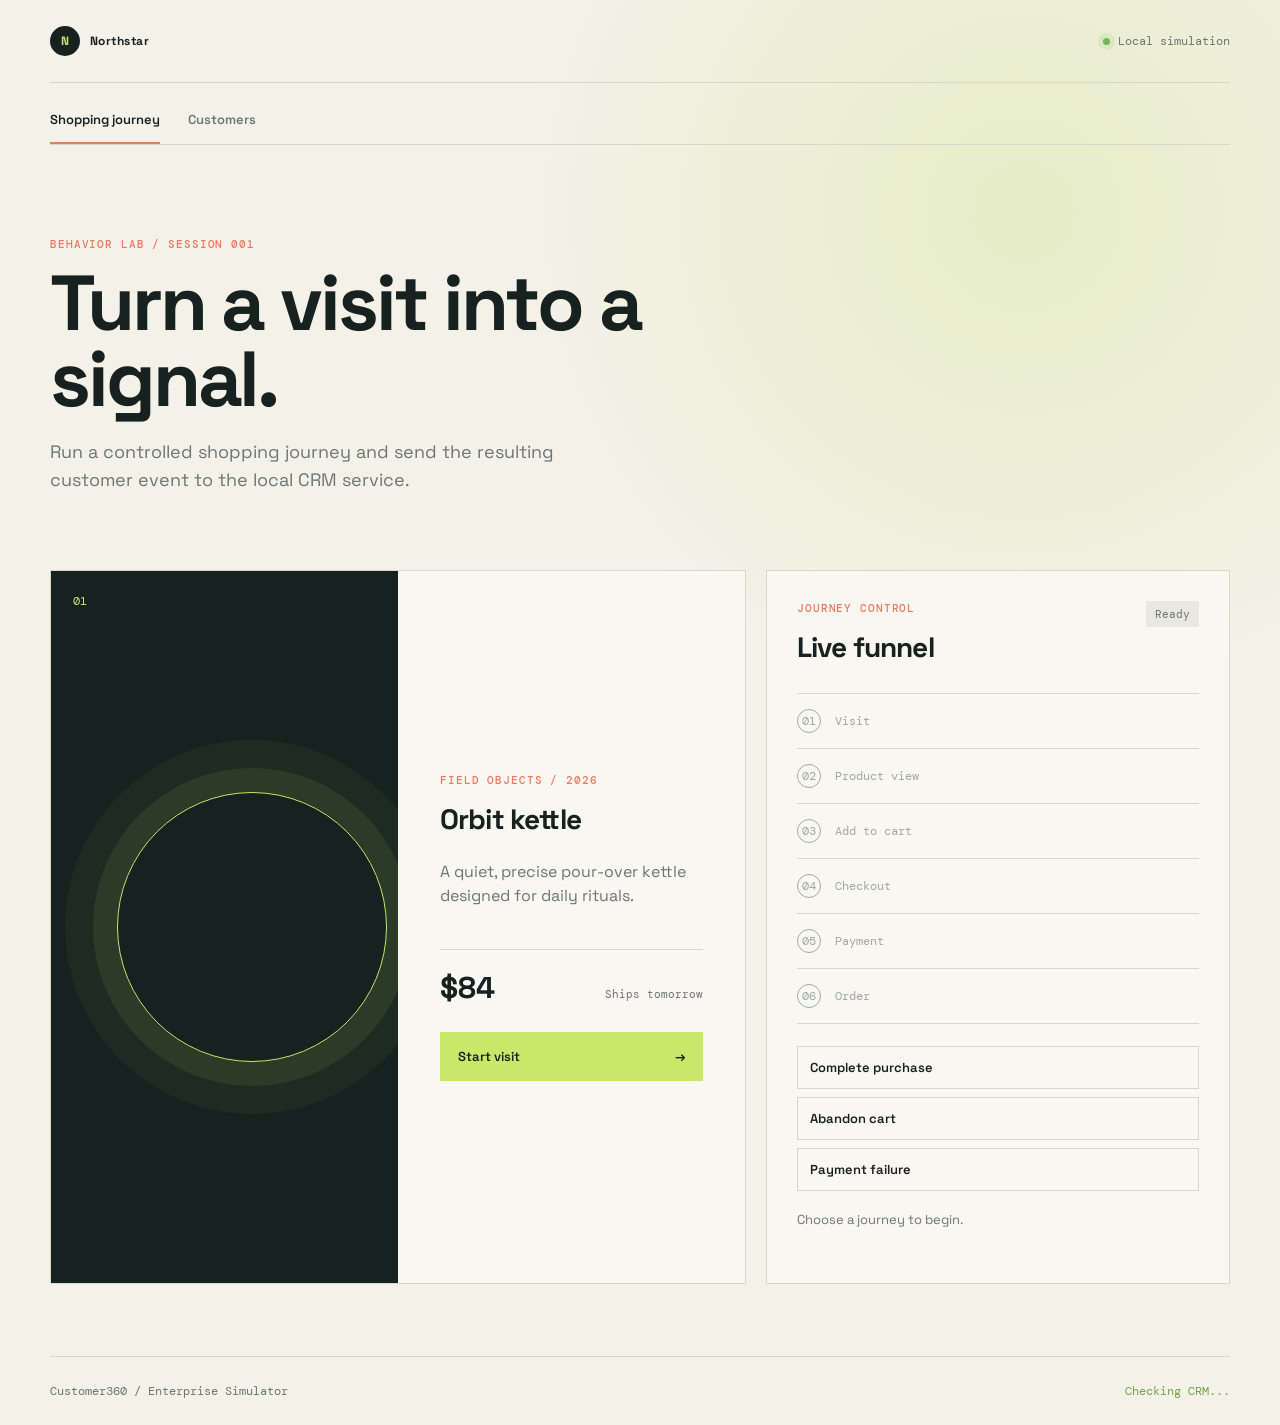
==== Enterprise/Simulator/index.html @ 62967fac "customer service added" ====
<!doctype html>
<html lang="en">
<head>
  <meta charset="utf-8">
  <meta name="viewport" content="width=device-width, initial-scale=1">
  <title>Northstar Shopping Simulator</title>
  <link rel="stylesheet" href="styles.css">
</head>
<body>
  <main class="shell">
    <header class="topbar"><div class="brand"><span class="brand-mark">N</span><span>Northstar</span></div><span class="environment"><span class="pulse"></span>Local simulation</span></header>
    <nav class="tabs" aria-label="Simulator views"><button class="tab active" data-tab="journey">Shopping journey</button><button class="tab" data-tab="customers">Customers</button></nav>
    <section id="journey-view" class="view active-view">
      <section class="intro"><p class="eyebrow">Behavior lab / Session 001</p><h1>Turn a visit into a signal.</h1><p class="lede">Run a controlled shopping journey and send the resulting customer event to the local CRM service.</p></section>
      <section class="workspace">
      <div class="product-panel"><div class="product-art"><span>01</span><div class="orb"></div></div><div class="product-copy"><p class="eyebrow">Field objects / 2026</p><h2>Orbit kettle</h2><p>A quiet, precise pour-over kettle designed for daily rituals.</p><div class="price-row"><strong>$84</strong><span>Ships tomorrow</span></div><button id="start-journey" class="primary">Start visit <span>→</span></button></div></div>
      <aside class="journey-panel"><div class="panel-heading"><div><p class="eyebrow">Journey control</p><h2>Live funnel</h2></div><span id="journey-state" class="state">Ready</span></div><div id="steps" class="steps"></div><div class="scenario-actions"><button data-outcome="purchase">Complete purchase</button><button data-outcome="abandon">Abandon cart</button><button data-outcome="failure">Payment failure</button></div><p id="feedback" class="feedback" role="status">Choose a journey to begin.</p></aside>
      </section>
    </section>
    <section id="customers-view" class="view customer-view" hidden>
      <div class="customer-heading"><div><p class="eyebrow">CRM / Customer data</p><h2>Load customer identities</h2><p class="lede">Import the bundled dataset or choose an edited CSV. Existing emails are updated; new emails create customers.</p></div><span id="customer-count" class="state">Not loaded</span></div>
      <div class="customer-actions"><button id="load-default-csv" class="primary">Load bundled CSV <span>↓</span></button><label class="file-button" for="customer-file">Choose edited CSV</label><input id="customer-file" type="file" accept=".csv,text/csv"></div>
      <div class="customer-preview"><div class="preview-heading"><span>Preview</span><span id="customer-file-name">customers.csv</span></div><pre id="customer-preview-text">Load a CSV to preview the first customer rows.</pre></div>
      <button id="import-customers" class="import-button" disabled>Import customers to CRM</button>
      <p id="customer-feedback" class="feedback" role="status">CRM must be running on port 8001.</p>
      <section class="customer-directory" aria-labelledby="directory-title">
        <div class="directory-toolbar"><div><p class="eyebrow">CRM / Directory</p><h3 id="directory-title">Customers</h3></div><div class="directory-controls"><label class="search-field"><span>Search</span><input id="customer-search" type="search" placeholder="Name, email, city..." autocomplete="off"></label><button id="refresh-customers" class="refresh-button">Refresh</button></div></div>
        <div class="table-wrap"><table><thead><tr><th>Name</th><th>Email</th><th>Location</th><th>Status</th><th>Channel</th></tr></thead><tbody id="customer-table-body"><tr><td colspan="5" class="table-message">Click Refresh to load customers.</td></tr></tbody></table></div>
        <div class="table-footer"><p id="customer-table-summary" class="table-summary"></p><div class="pagination"><button id="previous-customers" class="page-button" disabled>Previous</button><span id="customer-page-label">Page 1</span><button id="next-customers" class="page-button" disabled>Next</button></div></div>
      </section>
    </section>
    <footer><span>Customer360 / Enterprise Simulator</span><span id="api-status">Checking CRM...</span></footer>
  </main>
  <script src="app.js"></script>
</body>
</html>
---- Enterprise/Simulator/styles.css ----
@import url('https://fonts.googleapis.com/css2?family=DM+Mono:wght@400;500&family=Space+Grotesk:wght@400;500;600;700&display=swap');
:root { --ink: #17211f; --muted: #6a7773; --paper: #f4f1e9; --line: #d9d7cc; --lime: #c9e86b; --coral: #ed795f; }
* { box-sizing: border-box; }
body { margin: 0; color: var(--ink); background: radial-gradient(circle at 80% 15%, #e6edc6, transparent 32%), var(--paper); font-family: 'Space Grotesk', sans-serif; }
.shell { width: min(1180px, calc(100% - 48px)); margin: auto; min-height: 100vh; display: flex; flex-direction: column; }
.topbar, footer { display: flex; justify-content: space-between; align-items: center; padding: 26px 0; border-bottom: 1px solid var(--line); font-size: 12px; }
.brand { display: flex; align-items: center; gap: 10px; font-weight: 700; letter-spacing: .04em; }.brand-mark { display: grid; place-items: center; width: 30px; height: 30px; border-radius: 50%; background: var(--ink); color: var(--lime); }
.environment, footer { color: var(--muted); font-family: 'DM Mono', monospace; }.pulse { display: inline-block; width: 7px; height: 7px; margin-right: 8px; border-radius: 50%; background: #72b85b; box-shadow: 0 0 0 5px #72b85b22; }
.intro { padding: 92px 0 58px; max-width: 700px; }.eyebrow { margin: 0 0 14px; color: var(--coral); font: 500 11px 'DM Mono', monospace; letter-spacing: .08em; text-transform: uppercase; }
h1, h2, p { margin-top: 0; } h1 { margin-bottom: 20px; font-size: clamp(42px, 7vw, 78px); line-height: .98; letter-spacing: -.04em; } h2 { font-size: 28px; letter-spacing: -.03em; }.lede { max-width: 510px; color: var(--muted); font-size: 18px; line-height: 1.55; }
.tabs { display: flex; gap: 28px; padding-top: 28px; border-bottom: 1px solid var(--line); }.tab { padding: 0 0 14px; background: transparent; color: var(--muted); border-bottom: 2px solid transparent; }.tab.active { color: var(--ink); border-bottom-color: var(--coral); }.view[hidden] { display: none; }
.workspace { display: grid; grid-template-columns: 1.2fr .8fr; gap: 20px; padding-bottom: 72px; }.product-panel, .journey-panel { border: 1px solid var(--line); background: #faf9f4cc; }.product-panel { display: grid; grid-template-columns: 1fr 1fr; min-height: 430px; }
.product-art { position: relative; overflow: hidden; padding: 22px; background: var(--ink); color: var(--lime); font: 12px 'DM Mono', monospace; }.orb { position: absolute; width: 270px; height: 270px; border: 1px solid var(--lime); border-radius: 50%; top: 50%; left: 50%; transform: translate(-40%, -50%); box-shadow: 0 0 0 24px #c9e86b14, 0 0 0 52px #c9e86b0b; }
.product-copy { display: flex; flex-direction: column; justify-content: center; padding: 42px; }.product-copy p:not(.eyebrow) { color: var(--muted); line-height: 1.5; }.price-row { display: flex; justify-content: space-between; align-items: baseline; margin: 25px 0; border-top: 1px solid var(--line); padding-top: 18px; }.price-row strong { font-size: 30px; }.price-row span { color: var(--muted); font: 11px 'DM Mono', monospace; }
button { border: 0; cursor: pointer; font: 600 13px 'Space Grotesk', sans-serif; }.primary { display: flex; justify-content: space-between; padding: 16px 18px; color: var(--ink); background: var(--lime); }.primary:hover { background: #d8f587; }
.journey-panel { padding: 30px; }.panel-heading { display: flex; justify-content: space-between; align-items: start; }.panel-heading h2 { margin-bottom: 28px; }.state { padding: 6px 9px; background: #e9e8df; color: var(--muted); font: 11px 'DM Mono', monospace; }.state.active { background: var(--lime); color: var(--ink); }
.steps { border-top: 1px solid var(--line); }.step { display: flex; gap: 14px; align-items: center; padding: 15px 0; border-bottom: 1px solid var(--line); color: #a0a8a3; font: 12px 'DM Mono', monospace; }.step-index { display: grid; place-items: center; width: 24px; height: 24px; border: 1px solid currentColor; border-radius: 50%; }.step.done { color: var(--ink); }.step.done .step-index { background: var(--coral); border-color: var(--coral); color: white; }
.scenario-actions { display: grid; gap: 8px; margin-top: 22px; }.scenario-actions button { padding: 12px; text-align: left; border: 1px solid var(--line); background: transparent; color: var(--ink); }.scenario-actions button:hover { border-color: var(--ink); }.feedback { min-height: 42px; margin: 20px 0 0; color: var(--muted); font-size: 13px; line-height: 1.45; }
.customer-view { padding: 78px 0 110px; }.customer-heading { display: flex; justify-content: space-between; gap: 30px; align-items: start; max-width: 760px; }.customer-heading h2 { margin-bottom: 14px; }.customer-actions { display: flex; gap: 12px; align-items: center; margin: 34px 0 20px; }.file-button, .import-button { display: inline-flex; align-items: center; padding: 16px 18px; cursor: pointer; border: 1px solid var(--ink); background: transparent; font: 600 13px 'Space Grotesk', sans-serif; }.file-button:hover, .import-button:hover { background: var(--ink); color: var(--paper); }#customer-file { display: none; }.customer-preview { max-width: 760px; border: 1px solid var(--line); background: #faf9f4cc; }.preview-heading { display: flex; justify-content: space-between; padding: 13px 16px; border-bottom: 1px solid var(--line); color: var(--muted); font: 11px 'DM Mono', monospace; }.customer-preview pre { min-height: 130px; margin: 0; padding: 18px; overflow: auto; color: var(--muted); font: 12px/1.6 'DM Mono', monospace; white-space: pre-wrap; }.import-button { margin-top: 18px; background: var(--lime); border-color: var(--lime); }.import-button:disabled { cursor: not-allowed; opacity: .45; }
.customer-directory { margin-top: 64px; }.directory-toolbar { display: flex; justify-content: space-between; gap: 20px; align-items: end; margin-bottom: 18px; }.directory-toolbar h3 { margin: 0; font-size: 24px; }.directory-controls { display: flex; gap: 10px; align-items: end; }.search-field { display: grid; gap: 6px; color: var(--muted); font: 10px 'DM Mono', monospace; text-transform: uppercase; }.search-field input { width: min(280px, 42vw); padding: 12px; border: 1px solid var(--line); background: #faf9f4; color: var(--ink); font: 13px 'Space Grotesk', sans-serif; outline: none; }.search-field input:focus { border-color: var(--ink); }.refresh-button { padding: 12px 14px; border: 1px solid var(--ink); background: transparent; }.refresh-button:hover { background: var(--ink); color: var(--paper); }.table-wrap { overflow-x: auto; border: 1px solid var(--line); background: #faf9f4cc; }table { width: 100%; min-width: 700px; border-collapse: collapse; text-align: left; }th, td { padding: 14px 16px; border-bottom: 1px solid var(--line); font-size: 13px; }th { color: var(--muted); font: 10px 'DM Mono', monospace; letter-spacing: .06em; text-transform: uppercase; }tr:last-child td { border-bottom: 0; }.table-message { padding: 30px 16px; color: var(--muted); text-align: center; }.status-badge { display: inline-block; padding: 5px 8px; background: #e8edcf; color: #4d653e; font: 10px 'DM Mono', monospace; text-transform: uppercase; }.status-badge.inactive { background: #eee4df; color: #9b5c4f; }.table-footer { display: flex; justify-content: space-between; align-items: center; gap: 18px; }.table-summary { color: var(--muted); font: 11px 'DM Mono', monospace; }.pagination { display: flex; align-items: center; gap: 10px; color: var(--muted); font: 11px 'DM Mono', monospace; }.page-button { padding: 8px 10px; border: 1px solid var(--line); background: transparent; color: var(--ink); font: 11px 'DM Mono', monospace; }.page-button:hover:not(:disabled) { border-color: var(--ink); }.page-button:disabled { cursor: not-allowed; opacity: .4; }
footer { margin-top: auto; border-bottom: 0; border-top: 1px solid var(--line); } footer span:last-child { color: #72a44e; }
@media (max-width: 760px) { .shell { width: min(100% - 30px, 560px); }.intro { padding: 64px 0 38px; }.workspace, .product-panel { grid-template-columns: 1fr; }.product-art { min-height: 230px; }.product-copy { padding: 30px; } footer { gap: 12px; align-items: start; flex-direction: column; } }
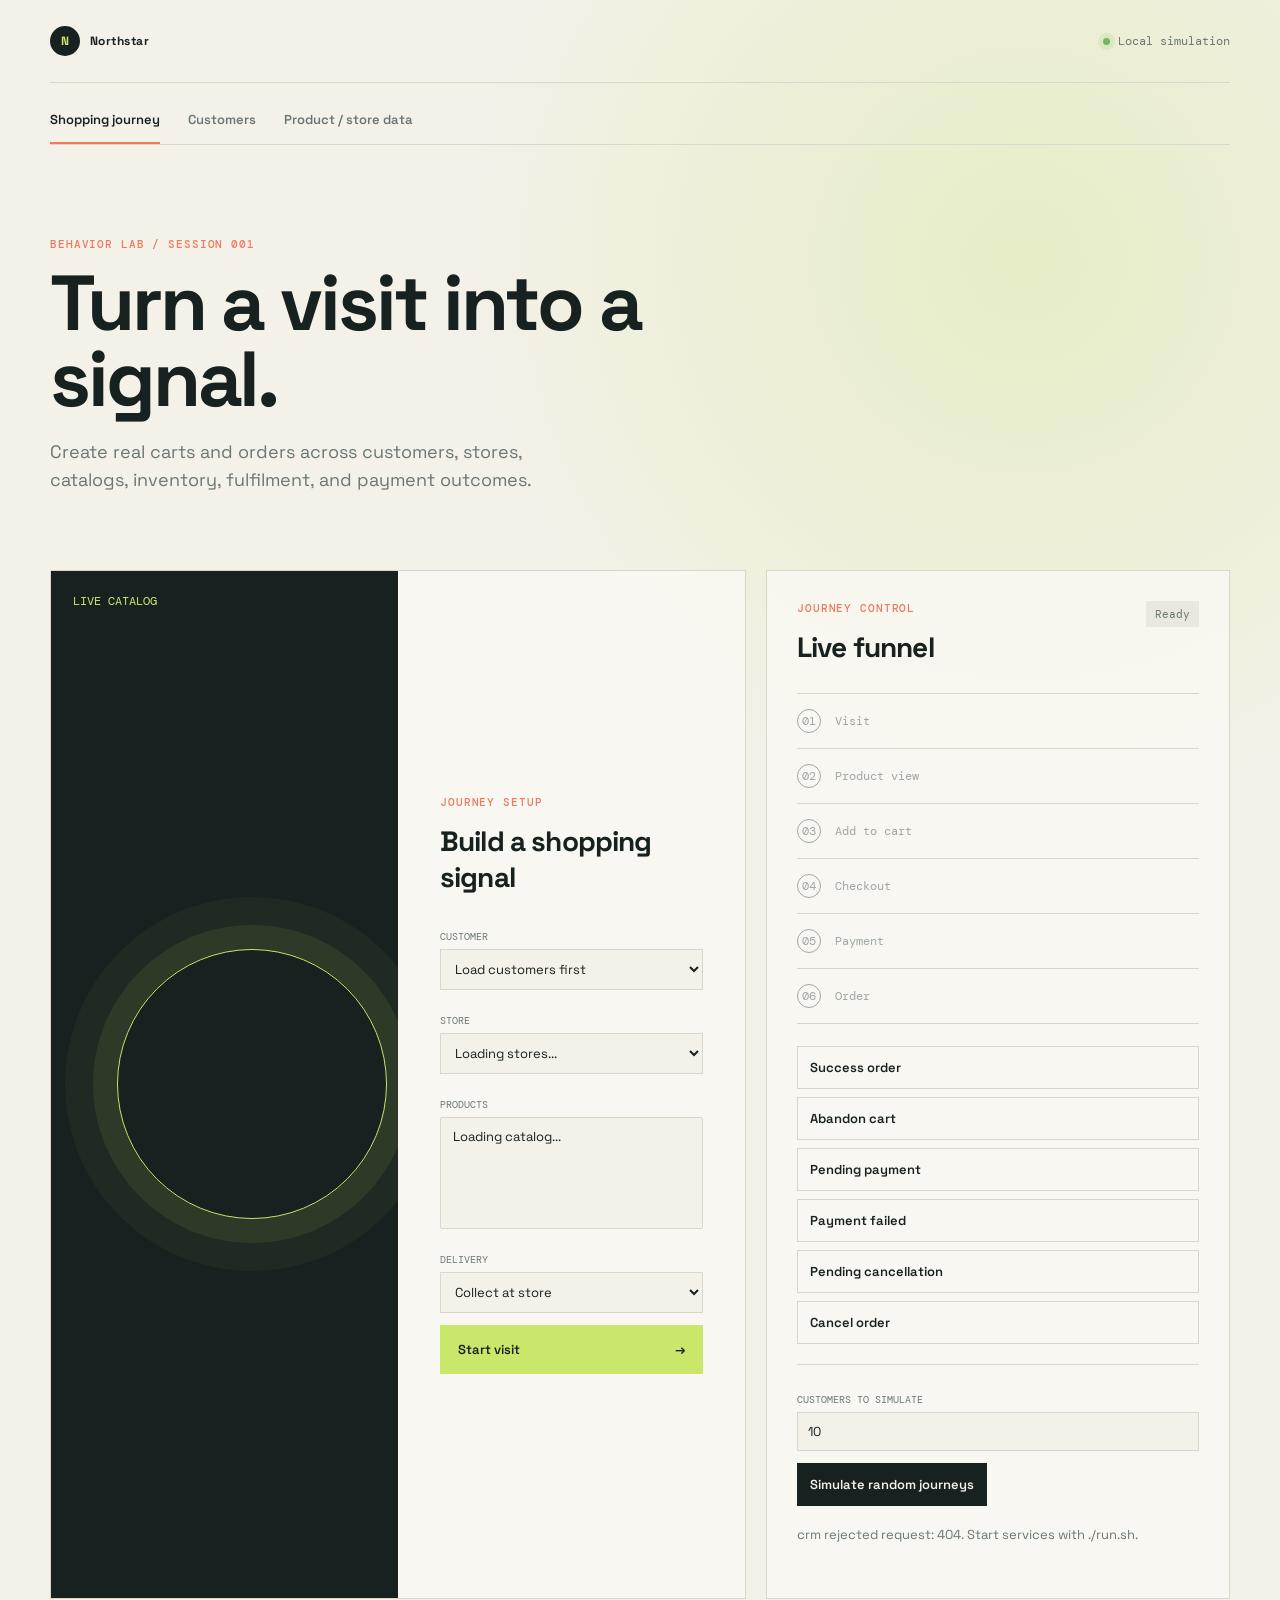
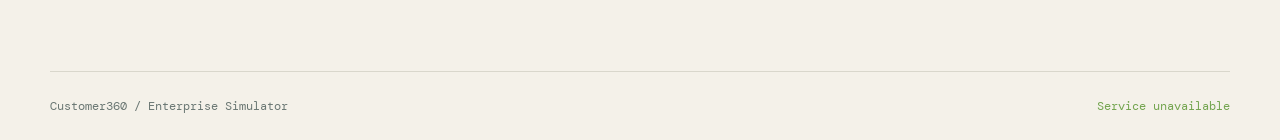
==== commit 6fc4eed4: "cart/prodtct service" ====
--- a/Enterprise/Simulator/index.html
+++ b/Enterprise/Simulator/index.html
@@ -9,12 +9,12 @@
 <body>
   <main class="shell">
     <header class="topbar"><div class="brand"><span class="brand-mark">N</span><span>Northstar</span></div><span class="environment"><span class="pulse"></span>Local simulation</span></header>
-    <nav class="tabs" aria-label="Simulator views"><button class="tab active" data-tab="journey">Shopping journey</button><button class="tab" data-tab="customers">Customers</button></nav>
+    <nav class="tabs" aria-label="Simulator views"><button class="tab active" data-tab="journey">Shopping journey</button><button class="tab" data-tab="customers">Customers</button><button class="tab" data-tab="catalog">Product / store data</button></nav>
     <section id="journey-view" class="view active-view">
-      <section class="intro"><p class="eyebrow">Behavior lab / Session 001</p><h1>Turn a visit into a signal.</h1><p class="lede">Run a controlled shopping journey and send the resulting customer event to the local CRM service.</p></section>
+      <section class="intro"><p class="eyebrow">Behavior lab / Session 001</p><h1>Turn a visit into a signal.</h1><p class="lede">Create real carts and orders across customers, stores, catalogs, inventory, fulfilment, and payment outcomes.</p></section>
       <section class="workspace">
-      <div class="product-panel"><div class="product-art"><span>01</span><div class="orb"></div></div><div class="product-copy"><p class="eyebrow">Field objects / 2026</p><h2>Orbit kettle</h2><p>A quiet, precise pour-over kettle designed for daily rituals.</p><div class="price-row"><strong>$84</strong><span>Ships tomorrow</span></div><button id="start-journey" class="primary">Start visit <span>→</span></button></div></div>
-      <aside class="journey-panel"><div class="panel-heading"><div><p class="eyebrow">Journey control</p><h2>Live funnel</h2></div><span id="journey-state" class="state">Ready</span></div><div id="steps" class="steps"></div><div class="scenario-actions"><button data-outcome="purchase">Complete purchase</button><button data-outcome="abandon">Abandon cart</button><button data-outcome="failure">Payment failure</button></div><p id="feedback" class="feedback" role="status">Choose a journey to begin.</p></aside>
+      <div class="product-panel"><div class="product-art"><span>LIVE CATALOG</span><div class="orb"></div></div><div class="product-copy"><p class="eyebrow">Journey setup</p><h2>Build a shopping signal</h2><label class="control">Customer<select id="journey-customer"><option>Load customers first</option></select></label><label class="control">Store<select id="journey-store"><option>Loading stores...</option></select></label><label class="control">Products<select id="journey-products" multiple size="5"><option>Loading catalog...</option></select></label><label class="control">Delivery<select id="journey-delivery"><option value="collect_at_store">Collect at store</option><option value="collection">Collection</option><option value="postal">Postal</option><option value="email">Email</option></select></label><button id="start-journey" class="primary">Start visit <span>→</span></button></div></div>
+      <aside class="journey-panel"><div class="panel-heading"><div><p class="eyebrow">Journey control</p><h2>Live funnel</h2></div><span id="journey-state" class="state">Ready</span></div><div id="steps" class="steps"></div><div class="scenario-actions"><button data-outcome="purchase">Success order</button><button data-outcome="abandon">Abandon cart</button><button data-outcome="pending">Pending payment</button><button data-outcome="failure">Payment failed</button><button data-outcome="cancel_pending">Pending cancellation</button><button data-outcome="cancelled">Cancel order</button></div><div class="batch-controls"><label class="control">Customers to simulate<input id="batch-size" type="number" min="1" max="100" value="10"></label><button id="simulate-batch" class="secondary">Simulate random journeys</button></div><p id="feedback" class="feedback" role="status">Choose a customer and catalog products to begin.</p></aside>
       </section>
     </section>
     <section id="customers-view" class="view customer-view" hidden>
@@ -29,6 +29,19 @@
         <div class="table-footer"><p id="customer-table-summary" class="table-summary"></p><div class="pagination"><button id="previous-customers" class="page-button" disabled>Previous</button><span id="customer-page-label">Page 1</span><button id="next-customers" class="page-button" disabled>Next</button></div></div>
       </section>
     </section>
+    <section id="catalog-view" class="view customer-view" hidden>
+      <div class="customer-heading"><div><p class="eyebrow">Product / Store data</p><h2>Store catalog</h2><p class="lede">Browse products, store-specific prices, and available inventory from the Product service.</p></div><span id="catalog-directory-count" class="state">Not loaded</span></div>
+      <section class="customer-import" aria-labelledby="catalog-import-title">
+        <div class="customer-heading"><div><p class="eyebrow">Product / Store data</p><h2 id="catalog-import-title">Load a store catalog</h2><p class="lede">Each row creates or reuses a product and store, then loads store pricing and inventory.</p></div><span id="catalog-count" class="state">Not loaded</span></div>
+        <div class="customer-actions"><button id="load-default-catalog" class="primary">Load bundled catalog <span>↓</span></button><label class="file-button" for="catalog-file">Choose catalog CSV</label><input id="catalog-file" type="file" accept=".csv,text/csv"></div>
+        <div class="customer-preview"><div class="preview-heading"><span>Preview</span><span id="catalog-file-name">catalog.csv</span></div><pre id="catalog-preview-text">Load a catalog CSV to preview the first store and product rows.</pre></div>
+        <button id="import-catalog" class="import-button" disabled>Import products and stores</button>
+        <p id="catalog-feedback" class="feedback" role="status">Product service must be running on port 8002.</p>
+      </section>
+      <div class="directory-toolbar"><div><p class="eyebrow">Catalog / Inventory</p><h3>Products by store</h3></div><div class="directory-controls"><label class="search-field"><span>Store</span><select id="catalog-store-filter"><option value="">All stores</option></select></label><button id="refresh-catalog" class="refresh-button">Refresh</button></div></div>
+      <div class="table-wrap"><table><thead><tr><th>Product</th><th>SKU</th><th>Store</th><th>Price</th><th>Available</th><th>Status</th></tr></thead><tbody id="catalog-table-body"><tr><td colspan="6" class="table-message">Click Refresh to load the catalog.</td></tr></tbody></table></div>
+      <p id="catalog-directory-feedback" class="feedback" role="status">Product service must be running on port 8002.</p>
+    </section>
     <footer><span>Customer360 / Enterprise Simulator</span><span id="api-status">Checking CRM...</span></footer>
   </main>
   <script src="app.js"></script>
--- a/Enterprise/Simulator/styles.css
+++ b/Enterprise/Simulator/styles.css
@@ -12,6 +12,7 @@
 .workspace { display: grid; grid-template-columns: 1.2fr .8fr; gap: 20px; padding-bottom: 72px; }.product-panel, .journey-panel { border: 1px solid var(--line); background: #faf9f4cc; }.product-panel { display: grid; grid-template-columns: 1fr 1fr; min-height: 430px; }
 .product-art { position: relative; overflow: hidden; padding: 22px; background: var(--ink); color: var(--lime); font: 12px 'DM Mono', monospace; }.orb { position: absolute; width: 270px; height: 270px; border: 1px solid var(--lime); border-radius: 50%; top: 50%; left: 50%; transform: translate(-40%, -50%); box-shadow: 0 0 0 24px #c9e86b14, 0 0 0 52px #c9e86b0b; }
 .product-copy { display: flex; flex-direction: column; justify-content: center; padding: 42px; }.product-copy p:not(.eyebrow) { color: var(--muted); line-height: 1.5; }.price-row { display: flex; justify-content: space-between; align-items: baseline; margin: 25px 0; border-top: 1px solid var(--line); padding-top: 18px; }.price-row strong { font-size: 30px; }.price-row span { color: var(--muted); font: 11px 'DM Mono', monospace; }
+.control { display: grid; gap: 6px; margin: 12px 0; color: var(--muted); font: 10px 'DM Mono', monospace; text-transform: uppercase; }.control select, .control input { width: 100%; padding: 10px; border: 1px solid var(--line); background: var(--paper); color: var(--ink); font: 13px 'Space Grotesk', sans-serif; }.control select[multiple] { min-height: 110px; }.secondary { padding: 12px; border: 1px solid var(--ink); background: var(--ink); color: var(--paper); }.batch-controls { margin-top: 20px; padding-top: 16px; border-top: 1px solid var(--line); }
 button { border: 0; cursor: pointer; font: 600 13px 'Space Grotesk', sans-serif; }.primary { display: flex; justify-content: space-between; padding: 16px 18px; color: var(--ink); background: var(--lime); }.primary:hover { background: #d8f587; }
 .journey-panel { padding: 30px; }.panel-heading { display: flex; justify-content: space-between; align-items: start; }.panel-heading h2 { margin-bottom: 28px; }.state { padding: 6px 9px; background: #e9e8df; color: var(--muted); font: 11px 'DM Mono', monospace; }.state.active { background: var(--lime); color: var(--ink); }
 .steps { border-top: 1px solid var(--line); }.step { display: flex; gap: 14px; align-items: center; padding: 15px 0; border-bottom: 1px solid var(--line); color: #a0a8a3; font: 12px 'DM Mono', monospace; }.step-index { display: grid; place-items: center; width: 24px; height: 24px; border: 1px solid currentColor; border-radius: 50%; }.step.done { color: var(--ink); }.step.done .step-index { background: var(--coral); border-color: var(--coral); color: white; }
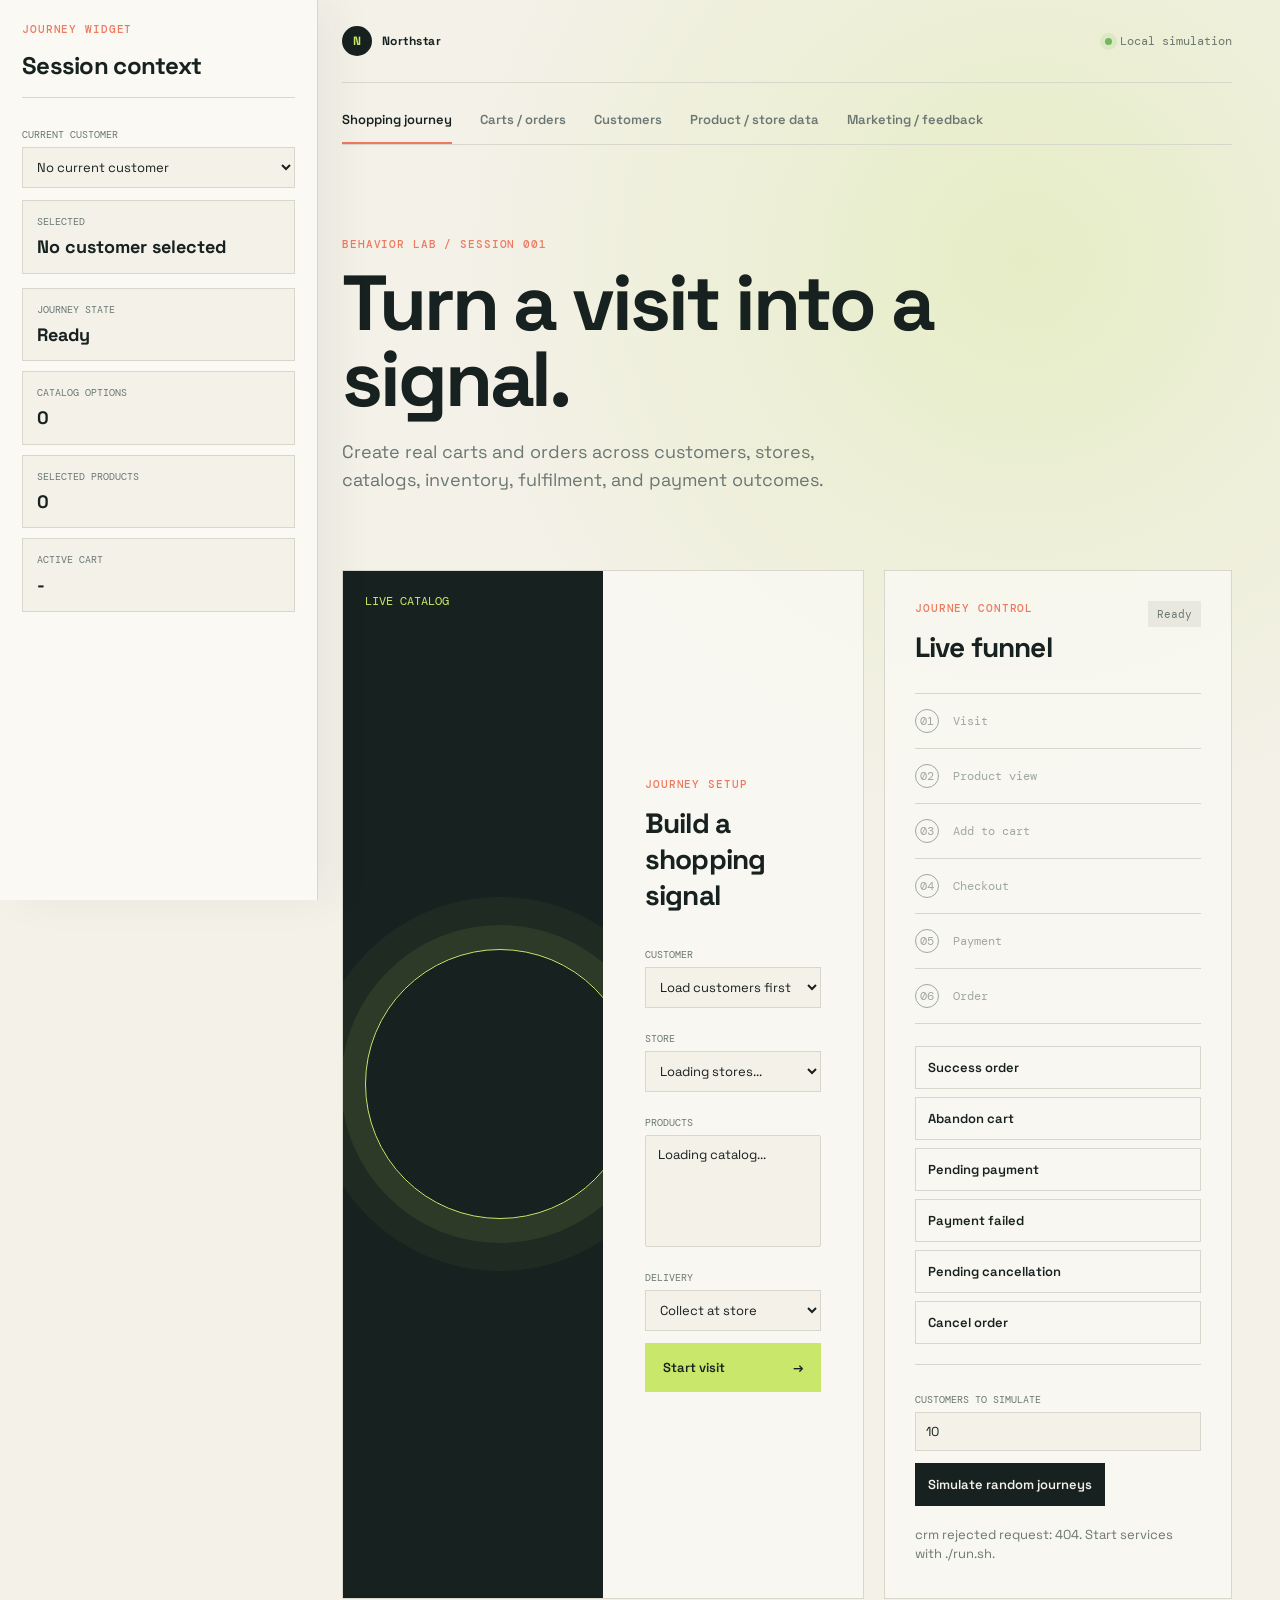
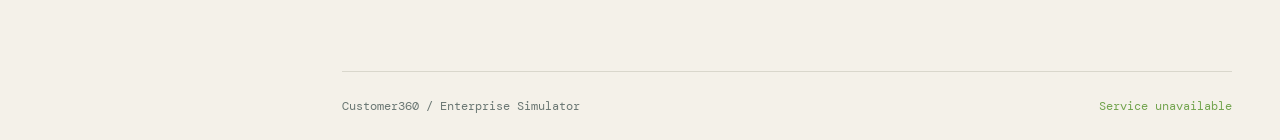
==== commit 6c5a8286: "cart, feedback service" ====
--- a/Enterprise/Simulator/index.html
+++ b/Enterprise/Simulator/index.html
@@ -9,7 +9,9 @@
 <body>
   <main class="shell">
     <header class="topbar"><div class="brand"><span class="brand-mark">N</span><span>Northstar</span></div><span class="environment"><span class="pulse"></span>Local simulation</span></header>
-    <nav class="tabs" aria-label="Simulator views"><button class="tab active" data-tab="journey">Shopping journey</button><button class="tab" data-tab="customers">Customers</button><button class="tab" data-tab="catalog">Product / store data</button></nav>
+    <nav class="tabs" aria-label="Simulator views"><button class="tab active" data-tab="journey">Shopping journey</button><button class="tab" data-tab="orders">Carts / orders</button><button class="tab" data-tab="customers">Customers</button><button class="tab" data-tab="catalog">Product / store data</button><button class="tab" data-tab="engagement">Marketing / feedback</button></nav>
+    <aside id="left-sidebar" class="left-panel"><div class="side-header"><p class="eyebrow" id="left-sidebar-kicker">Simulator</p><h3 id="left-sidebar-title">Actions</h3></div><div id="left-sidebar-body" class="side-body"></div></aside>
+    <aside id="record-detail-panel" class="detail-panel" hidden><div class="detail-header"><div><p class="eyebrow" id="record-detail-type">Record details</p><h3 id="record-detail-title">Select a row</h3></div><button id="close-record-detail" class="page-button">Close</button></div><div id="record-detail-body" class="detail-body"><p class="table-message">Click a table row to inspect details.</p></div></aside>
     <section id="journey-view" class="view active-view">
       <section class="intro"><p class="eyebrow">Behavior lab / Session 001</p><h1>Turn a visit into a signal.</h1><p class="lede">Create real carts and orders across customers, stores, catalogs, inventory, fulfilment, and payment outcomes.</p></section>
       <section class="workspace">
@@ -29,6 +31,14 @@
         <div class="table-footer"><p id="customer-table-summary" class="table-summary"></p><div class="pagination"><button id="previous-customers" class="page-button" disabled>Previous</button><span id="customer-page-label">Page 1</span><button id="next-customers" class="page-button" disabled>Next</button></div></div>
       </section>
     </section>
+    <section id="orders-view" class="view customer-view" hidden>
+      <div class="customer-heading"><div><p class="eyebrow">Shopping / Commerce data</p><h2>Carts and orders</h2><p class="lede">Filter shopping records by customer and date to inspect cart status, payment outcome, fulfilment, and order value.</p></div><span id="orders-state" class="state">Not loaded</span></div>
+      <div class="directory-toolbar"><div><p class="eyebrow">Shopping / Filters</p><h3>Find records</h3></div><div class="directory-controls"><label class="search-field"><span>Customer</span><select id="orders-customer-filter"><option value="">All customers</option></select></label><label class="search-field"><span>From</span><input id="orders-start-date" type="date"></label><label class="search-field"><span>To</span><input id="orders-end-date" type="date"></label><button id="refresh-orders" class="refresh-button">Refresh</button></div></div>
+      <p id="orders-page-summary" class="table-summary"></p>
+      <div class="table-wrap"><table><thead><tr><th>Cart</th><th>Customer</th><th>Status</th><th>Payment</th><th>Delivery</th><th>Items</th><th>Created</th></tr></thead><tbody id="cart-table-body"><tr><td colspan="7" class="table-message">Click Refresh to load carts.</td></tr></tbody></table></div>
+      <div class="table-wrap stacked-table"><table><thead><tr><th>Order</th><th>Customer</th><th>Status</th><th>Payment</th><th>Total</th><th>Fulfilment</th><th>Created</th></tr></thead><tbody id="order-table-body"><tr><td colspan="7" class="table-message">Click Refresh to load orders.</td></tr></tbody></table></div>
+      <p id="orders-feedback" class="feedback" role="status">Shopping service must be running on port 8003.</p>
+    </section>
     <section id="catalog-view" class="view customer-view" hidden>
       <div class="customer-heading"><div><p class="eyebrow">Product / Store data</p><h2>Store catalog</h2><p class="lede">Browse products, store-specific prices, and available inventory from the Product service.</p></div><span id="catalog-directory-count" class="state">Not loaded</span></div>
       <section class="customer-import" aria-labelledby="catalog-import-title">
@@ -42,6 +52,24 @@
       <div class="table-wrap"><table><thead><tr><th>Product</th><th>SKU</th><th>Store</th><th>Price</th><th>Available</th><th>Status</th></tr></thead><tbody id="catalog-table-body"><tr><td colspan="6" class="table-message">Click Refresh to load the catalog.</td></tr></tbody></table></div>
       <p id="catalog-directory-feedback" class="feedback" role="status">Product service must be running on port 8002.</p>
     </section>
+    <section id="engagement-view" class="view customer-view" hidden>
+      <div class="customer-heading"><div><p class="eyebrow">Marketing / Feedback</p><h2>Simulate customer engagement</h2><p class="lede">Import campaign definitions, record campaign touches, and submit customer feedback tied to the same customer and campaign IDs.</p></div><span id="engagement-state" class="state">Not loaded</span></div>
+      <section class="customer-import" aria-labelledby="campaign-import-title">
+        <div class="customer-heading"><div><p class="eyebrow">Marketing data</p><h2 id="campaign-import-title">Upload campaigns</h2><p class="lede">Campaign CSV rows create campaigns, audiences, channels, and channel allocation assignments.</p></div><span id="campaign-count" class="state">Not loaded</span></div>
+        <div class="customer-actions"><button id="load-default-campaigns" class="primary">Load bundled campaigns <span>↓</span></button><label class="file-button" for="campaign-file">Choose campaign CSV</label><input id="campaign-file" type="file" accept=".csv,text/csv"></div>
+        <div class="customer-preview"><div class="preview-heading"><span>Preview</span><span id="campaign-file-name">campaigns.csv</span></div><pre id="campaign-preview-text">Load a campaign CSV to preview campaign, audience, and channel rows.</pre></div>
+        <button id="import-campaigns" class="import-button" disabled>Import campaigns</button>
+        <p id="campaign-feedback" class="feedback" role="status">Marketing service must be running on port 8006.</p>
+      </section>
+      <section class="engagement-grid" aria-label="Marketing and feedback controls">
+        <div class="journey-panel"><div class="panel-heading"><div><p class="eyebrow">Campaign flow</p><h2>Marketing touch</h2></div></div><label class="control">Customer<select id="engagement-customer"><option>Load customers first</option></select></label><label class="control">Campaign<select id="engagement-campaign"><option>Import campaigns first</option></select></label><label class="control">Channel<select id="engagement-channel"><option value="">No channel selected</option></select></label><label class="control">Event<select id="marketing-event"><option value="sent">Sent</option><option value="delivered">Delivered</option><option value="opened">Opened</option><option value="clicked">Clicked</option><option value="converted">Converted</option><option value="opted_out">Opted out</option></select></label><button id="simulate-marketing-touch" class="primary">Record marketing touch <span>→</span></button><div class="batch-controls"><label class="control">Customers to simulate<input id="engagement-batch-size" type="number" min="1" max="100" value="10"></label><button id="simulate-engagement-batch" class="secondary">Simulate engagement batch</button></div><p id="marketing-flow-feedback" class="feedback" role="status">Select a customer and campaign to record a touch.</p></div>
+        <div class="journey-panel"><div class="panel-heading"><div><p class="eyebrow">Voice of customer</p><h2>Feedback event</h2></div></div><label class="control">Source<select id="feedback-source"><option value="survey">Survey</option><option value="web">Web</option><option value="mobile">Mobile</option><option value="store">Store</option><option value="support">Support</option><option value="social">Social</option></select></label><label class="control">Rating<input id="feedback-rating" type="number" min="1" max="5" value="4"></label><label class="control">Sentiment<select id="feedback-sentiment"><option value="positive">Positive</option><option value="neutral">Neutral</option><option value="negative">Negative</option><option value="mixed">Mixed</option><option value="unknown">Unknown</option></select></label><label class="control">Comment<input id="feedback-comment" type="text" value="Campaign message matched what I needed."></label><button id="submit-feedback" class="primary">Submit feedback <span>→</span></button><div class="batch-controls"><label class="control">Feedback to simulate<input id="feedback-batch-size" type="number" min="1" max="250" value="10"></label><button id="simulate-feedback" class="secondary">Simulate feedback</button></div><p id="feedback-flow-feedback" class="feedback" role="status">Feedback service must be running on port 8005.</p></div>
+      </section>
+      <div class="directory-toolbar"><div><p class="eyebrow">Engagement / Records</p><h3>Campaigns and recent feedback</h3></div><div class="directory-controls"><button id="refresh-engagement" class="refresh-button">Refresh</button></div></div>
+      <div class="table-wrap"><table><thead><tr><th>Campaign</th><th>Status</th><th>Objective</th><th>Budget</th><th>Starts</th></tr></thead><tbody id="campaign-table-body"><tr><td colspan="5" class="table-message">Click Refresh to load campaigns.</td></tr></tbody></table></div>
+      <div class="table-wrap stacked-table"><table><thead><tr><th>Customer</th><th>Campaign</th><th>Source</th><th>Rating</th><th>Sentiment</th><th>Status</th></tr></thead><tbody id="feedback-table-body"><tr><td colspan="6" class="table-message">Click Refresh to load feedback.</td></tr></tbody></table></div>
+      <p id="engagement-feedback" class="feedback" role="status">Marketing and Feedback services must be running on ports 8006 and 8005.</p>
+    </section>
     <footer><span>Customer360 / Enterprise Simulator</span><span id="api-status">Checking CRM...</span></footer>
   </main>
   <script src="app.js"></script>
--- a/Enterprise/Simulator/styles.css
+++ b/Enterprise/Simulator/styles.css
@@ -2,7 +2,7 @@
 :root { --ink: #17211f; --muted: #6a7773; --paper: #f4f1e9; --line: #d9d7cc; --lime: #c9e86b; --coral: #ed795f; }
 * { box-sizing: border-box; }
 body { margin: 0; color: var(--ink); background: radial-gradient(circle at 80% 15%, #e6edc6, transparent 32%), var(--paper); font-family: 'Space Grotesk', sans-serif; }
-.shell { width: min(1180px, calc(100% - 48px)); margin: auto; min-height: 100vh; display: flex; flex-direction: column; }
+.shell { width: min(1180px, calc(100% - 390px)); margin: 0 24px 0 342px; min-height: 100vh; display: flex; flex-direction: column; }
 .topbar, footer { display: flex; justify-content: space-between; align-items: center; padding: 26px 0; border-bottom: 1px solid var(--line); font-size: 12px; }
 .brand { display: flex; align-items: center; gap: 10px; font-weight: 700; letter-spacing: .04em; }.brand-mark { display: grid; place-items: center; width: 30px; height: 30px; border-radius: 50%; background: var(--ink); color: var(--lime); }
 .environment, footer { color: var(--muted); font-family: 'DM Mono', monospace; }.pulse { display: inline-block; width: 7px; height: 7px; margin-right: 8px; border-radius: 50%; background: #72b85b; box-shadow: 0 0 0 5px #72b85b22; }
@@ -17,7 +17,43 @@
 .journey-panel { padding: 30px; }.panel-heading { display: flex; justify-content: space-between; align-items: start; }.panel-heading h2 { margin-bottom: 28px; }.state { padding: 6px 9px; background: #e9e8df; color: var(--muted); font: 11px 'DM Mono', monospace; }.state.active { background: var(--lime); color: var(--ink); }
 .steps { border-top: 1px solid var(--line); }.step { display: flex; gap: 14px; align-items: center; padding: 15px 0; border-bottom: 1px solid var(--line); color: #a0a8a3; font: 12px 'DM Mono', monospace; }.step-index { display: grid; place-items: center; width: 24px; height: 24px; border: 1px solid currentColor; border-radius: 50%; }.step.done { color: var(--ink); }.step.done .step-index { background: var(--coral); border-color: var(--coral); color: white; }
 .scenario-actions { display: grid; gap: 8px; margin-top: 22px; }.scenario-actions button { padding: 12px; text-align: left; border: 1px solid var(--line); background: transparent; color: var(--ink); }.scenario-actions button:hover { border-color: var(--ink); }.feedback { min-height: 42px; margin: 20px 0 0; color: var(--muted); font-size: 13px; line-height: 1.45; }
-.customer-view { padding: 78px 0 110px; }.customer-heading { display: flex; justify-content: space-between; gap: 30px; align-items: start; max-width: 760px; }.customer-heading h2 { margin-bottom: 14px; }.customer-actions { display: flex; gap: 12px; align-items: center; margin: 34px 0 20px; }.file-button, .import-button { display: inline-flex; align-items: center; padding: 16px 18px; cursor: pointer; border: 1px solid var(--ink); background: transparent; font: 600 13px 'Space Grotesk', sans-serif; }.file-button:hover, .import-button:hover { background: var(--ink); color: var(--paper); }#customer-file { display: none; }.customer-preview { max-width: 760px; border: 1px solid var(--line); background: #faf9f4cc; }.preview-heading { display: flex; justify-content: space-between; padding: 13px 16px; border-bottom: 1px solid var(--line); color: var(--muted); font: 11px 'DM Mono', monospace; }.customer-preview pre { min-height: 130px; margin: 0; padding: 18px; overflow: auto; color: var(--muted); font: 12px/1.6 'DM Mono', monospace; white-space: pre-wrap; }.import-button { margin-top: 18px; background: var(--lime); border-color: var(--lime); }.import-button:disabled { cursor: not-allowed; opacity: .45; }
+.customer-view { padding: 78px 0 110px; }.customer-heading { display: flex; justify-content: space-between; gap: 30px; align-items: start; max-width: 760px; }.customer-heading h2 { margin-bottom: 14px; }.customer-actions { display: flex; gap: 12px; align-items: center; margin: 34px 0 20px; }.file-button, .import-button { display: inline-flex; align-items: center; padding: 16px 18px; cursor: pointer; border: 1px solid var(--ink); background: transparent; font: 600 13px 'Space Grotesk', sans-serif; }.file-button:hover, .import-button:hover { background: var(--ink); color: var(--paper); }#customer-file, #catalog-file, #campaign-file { display: none; }.customer-preview { max-width: 760px; border: 1px solid var(--line); background: #faf9f4cc; }.preview-heading { display: flex; justify-content: space-between; padding: 13px 16px; border-bottom: 1px solid var(--line); color: var(--muted); font: 11px 'DM Mono', monospace; }.customer-preview pre { min-height: 130px; margin: 0; padding: 18px; overflow: auto; color: var(--muted); font: 12px/1.6 'DM Mono', monospace; white-space: pre-wrap; }.import-button { margin-top: 18px; background: var(--lime); border-color: var(--lime); }.import-button:disabled { cursor: not-allowed; opacity: .45; }
+.engagement-grid { display: grid; grid-template-columns: 1fr 1fr; gap: 20px; margin: 44px 0 54px; }
+.stacked-table { margin-top: 18px; }
+.left-panel { position: fixed; top: 0; left: 0; width: 318px; height: 100vh; z-index: 10; padding: 22px; overflow: auto; border-right: 1px solid var(--line); background: #faf9f4; box-shadow: 18px 0 40px #17211f0d; }
+.side-header { padding-bottom: 16px; border-bottom: 1px solid var(--line); }
+.side-header h3 { margin: 0; font-size: 24px; letter-spacing: -.03em; }
+.side-body { padding-top: 18px; }
+.left-panel .customer-heading, .left-panel .directory-toolbar { display: block; max-width: none; margin: 0; }
+.left-panel .customer-heading .lede { font-size: 13px; line-height: 1.45; }
+.left-panel .customer-actions, .left-panel .directory-controls { display: grid; gap: 10px; margin: 18px 0; }
+.left-panel .primary, .left-panel .secondary, .left-panel .file-button, .left-panel .import-button, .left-panel .refresh-button { width: 100%; justify-content: space-between; }
+.left-panel .customer-preview { max-width: none; }
+.left-panel .customer-preview pre { min-height: 96px; max-height: 150px; }
+.left-panel .product-copy { display: block; padding: 0; }
+.left-panel .product-copy h2, .left-panel .directory-toolbar h3 { font-size: 22px; }
+.left-panel .search-field input, .left-panel .search-field select { width: 100%; }
+.stat-grid { display: grid; gap: 10px; margin-top: 14px; }
+.stat-card { padding: 14px; border: 1px solid var(--line); background: #f4f1e9; }
+.stat-card span { display: block; margin-bottom: 8px; color: var(--muted); font: 10px 'DM Mono', monospace; text-transform: uppercase; }
+.stat-card strong { display: block; color: var(--ink); font-size: 18px; line-height: 1.25; word-break: break-word; }
+.muted-cell { color: var(--muted); font-size: 12px; }
+.clickable-row { cursor: pointer; }
+.clickable-row:hover { background: #f1eee4; }
+.detail-panel { position: fixed; top: 112px; right: 0; width: min(560px, 96vw); height: calc(100vh - 112px); z-index: 20; padding: 20px; overflow: hidden; border-left: 1px solid var(--line); background: #faf9f4; box-shadow: -18px 0 40px #17211f1a; }
+.detail-header { display: flex; justify-content: space-between; gap: 18px; align-items: start; padding-bottom: 12px; border-bottom: 1px solid var(--line); }
+.detail-header h3 { margin: 0; font-size: 24px; }
+.detail-body { padding-top: 14px; }
+.detail-summary { margin-bottom: 12px; color: var(--ink); font-weight: 600; }
+.detail-list { display: grid; grid-template-columns: 88px 1fr; gap: 6px 12px; margin: 0 0 16px; }
+.detail-list dt { color: var(--muted); font: 10px 'DM Mono', monospace; text-transform: uppercase; }
+.detail-list dd { margin: 0; font-size: 13px; }
+.detail-panel .table-wrap { overflow: visible; }
+.detail-panel table { min-width: 0; }
+.detail-panel th, .detail-panel td { padding: 8px 10px; font-size: 12px; }
+.directory-controls { flex-wrap: wrap; }
+.search-field select { width: min(280px, 42vw); padding: 12px; border: 1px solid var(--line); background: #faf9f4; color: var(--ink); font: 13px 'Space Grotesk', sans-serif; outline: none; }
+.search-field select:focus { border-color: var(--ink); }
 .customer-directory { margin-top: 64px; }.directory-toolbar { display: flex; justify-content: space-between; gap: 20px; align-items: end; margin-bottom: 18px; }.directory-toolbar h3 { margin: 0; font-size: 24px; }.directory-controls { display: flex; gap: 10px; align-items: end; }.search-field { display: grid; gap: 6px; color: var(--muted); font: 10px 'DM Mono', monospace; text-transform: uppercase; }.search-field input { width: min(280px, 42vw); padding: 12px; border: 1px solid var(--line); background: #faf9f4; color: var(--ink); font: 13px 'Space Grotesk', sans-serif; outline: none; }.search-field input:focus { border-color: var(--ink); }.refresh-button { padding: 12px 14px; border: 1px solid var(--ink); background: transparent; }.refresh-button:hover { background: var(--ink); color: var(--paper); }.table-wrap { overflow-x: auto; border: 1px solid var(--line); background: #faf9f4cc; }table { width: 100%; min-width: 700px; border-collapse: collapse; text-align: left; }th, td { padding: 14px 16px; border-bottom: 1px solid var(--line); font-size: 13px; }th { color: var(--muted); font: 10px 'DM Mono', monospace; letter-spacing: .06em; text-transform: uppercase; }tr:last-child td { border-bottom: 0; }.table-message { padding: 30px 16px; color: var(--muted); text-align: center; }.status-badge { display: inline-block; padding: 5px 8px; background: #e8edcf; color: #4d653e; font: 10px 'DM Mono', monospace; text-transform: uppercase; }.status-badge.inactive { background: #eee4df; color: #9b5c4f; }.table-footer { display: flex; justify-content: space-between; align-items: center; gap: 18px; }.table-summary { color: var(--muted); font: 11px 'DM Mono', monospace; }.pagination { display: flex; align-items: center; gap: 10px; color: var(--muted); font: 11px 'DM Mono', monospace; }.page-button { padding: 8px 10px; border: 1px solid var(--line); background: transparent; color: var(--ink); font: 11px 'DM Mono', monospace; }.page-button:hover:not(:disabled) { border-color: var(--ink); }.page-button:disabled { cursor: not-allowed; opacity: .4; }
 footer { margin-top: auto; border-bottom: 0; border-top: 1px solid var(--line); } footer span:last-child { color: #72a44e; }
 @media (max-width: 760px) { .shell { width: min(100% - 30px, 560px); }.intro { padding: 64px 0 38px; }.workspace, .product-panel { grid-template-columns: 1fr; }.product-art { min-height: 230px; }.product-copy { padding: 30px; } footer { gap: 12px; align-items: start; flex-direction: column; } }
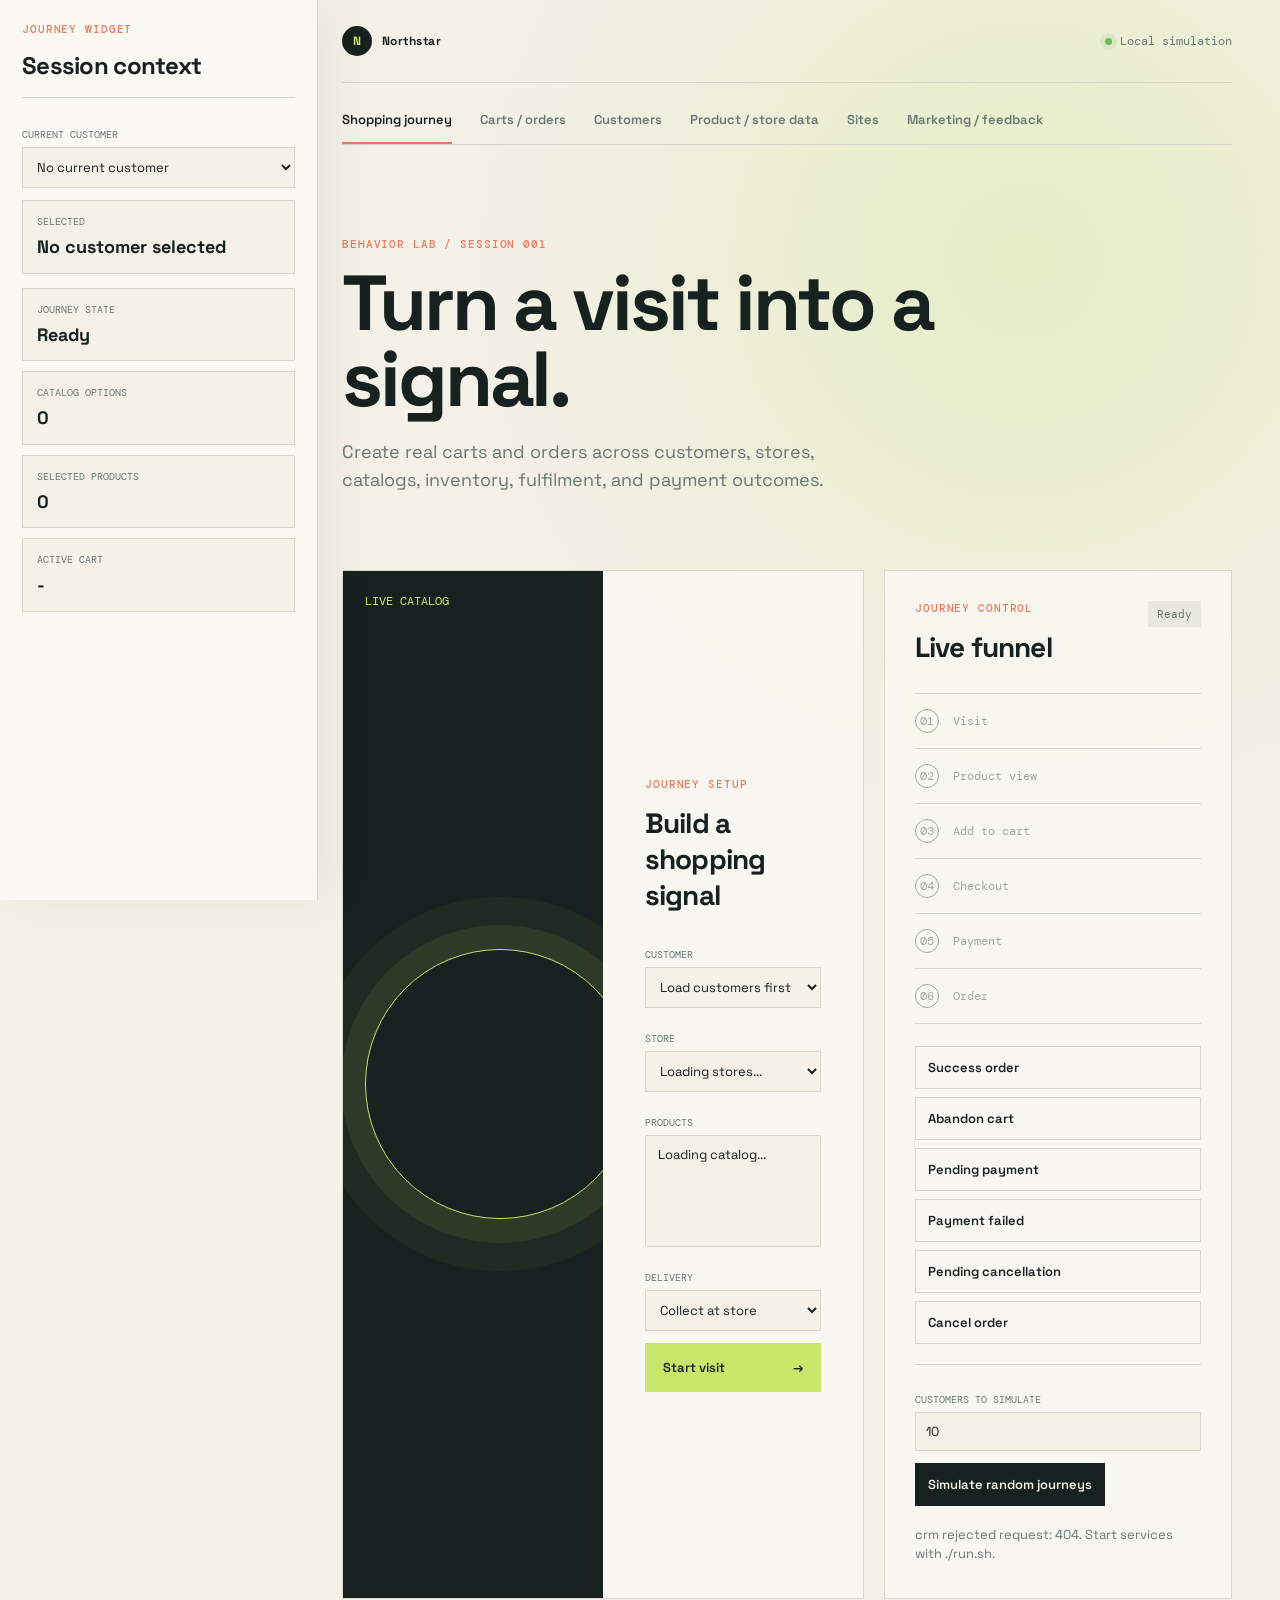
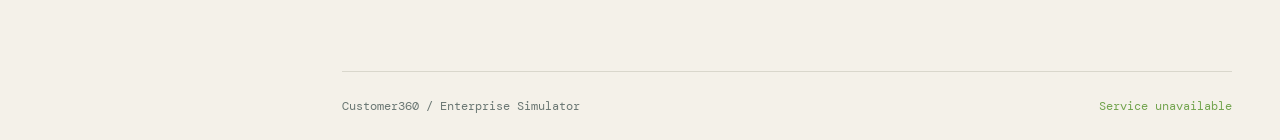
==== commit b5634386: "carts service" ====
--- a/Enterprise/Simulator/index.html
+++ b/Enterprise/Simulator/index.html
@@ -9,7 +9,7 @@
 <body>
   <main class="shell">
     <header class="topbar"><div class="brand"><span class="brand-mark">N</span><span>Northstar</span></div><span class="environment"><span class="pulse"></span>Local simulation</span></header>
-    <nav class="tabs" aria-label="Simulator views"><button class="tab active" data-tab="journey">Shopping journey</button><button class="tab" data-tab="orders">Carts / orders</button><button class="tab" data-tab="customers">Customers</button><button class="tab" data-tab="catalog">Product / store data</button><button class="tab" data-tab="engagement">Marketing / feedback</button></nav>
+    <nav class="tabs" aria-label="Simulator views"><button class="tab active" data-tab="journey">Shopping journey</button><button class="tab" data-tab="orders">Carts / orders</button><button class="tab" data-tab="customers">Customers</button><button class="tab" data-tab="catalog">Product / store data</button><button class="tab" data-tab="sites">Sites</button><button class="tab" data-tab="engagement">Marketing / feedback</button></nav>
     <aside id="left-sidebar" class="left-panel"><div class="side-header"><p class="eyebrow" id="left-sidebar-kicker">Simulator</p><h3 id="left-sidebar-title">Actions</h3></div><div id="left-sidebar-body" class="side-body"></div></aside>
     <aside id="record-detail-panel" class="detail-panel" hidden><div class="detail-header"><div><p class="eyebrow" id="record-detail-type">Record details</p><h3 id="record-detail-title">Select a row</h3></div><button id="close-record-detail" class="page-button">Close</button></div><div id="record-detail-body" class="detail-body"><p class="table-message">Click a table row to inspect details.</p></div></aside>
     <section id="journey-view" class="view active-view">
@@ -52,6 +52,13 @@
       <div class="table-wrap"><table><thead><tr><th>Product</th><th>SKU</th><th>Store</th><th>Price</th><th>Available</th><th>Status</th></tr></thead><tbody id="catalog-table-body"><tr><td colspan="6" class="table-message">Click Refresh to load the catalog.</td></tr></tbody></table></div>
       <p id="catalog-directory-feedback" class="feedback" role="status">Product service must be running on port 8002.</p>
     </section>
+    <section id="sites-view" class="view customer-view" hidden>
+      <div class="customer-heading"><div><p class="eyebrow">Site / Visit data</p><h2>Track store and website sessions</h2><p class="lede">Sites are owned by the Site service, while visits link to customers and orders via IDs, preserving the service boundary.</p></div><span id="sites-state" class="state">Not loaded</span></div>
+      <div class="directory-toolbar"><div><p class="eyebrow">Site / Filters</p><h3>Find session activity</h3></div><div class="directory-controls"><label class="search-field"><span>Customer</span><select id="sites-customer-filter"><option value="">All customers</option></select></label><button id="refresh-sites" class="refresh-button">Refresh</button></div></div>
+      <div class="table-wrap"><table><thead><tr><th>Site</th><th>Type</th><th>City</th><th>Status</th><th>Visits</th></tr></thead><tbody id="site-table-body"><tr><td colspan="5" class="table-message">Click Refresh to load site data.</td></tr></tbody></table></div>
+      <div class="table-wrap stacked-table"><table><thead><tr><th>Visit</th><th>Customer</th><th>Site</th><th>Channel</th><th>Started</th><th>Ended</th></tr></thead><tbody id="visit-table-body"><tr><td colspan="6" class="table-message">Click Refresh to load visits.</td></tr></tbody></table></div>
+      <p id="sites-feedback" class="feedback" role="status">Site service must be running on port 8004.</p>
+    </section>
     <section id="engagement-view" class="view customer-view" hidden>
       <div class="customer-heading"><div><p class="eyebrow">Marketing / Feedback</p><h2>Simulate customer engagement</h2><p class="lede">Import campaign definitions, record campaign touches, and submit customer feedback tied to the same customer and campaign IDs.</p></div><span id="engagement-state" class="state">Not loaded</span></div>
       <section class="customer-import" aria-labelledby="campaign-import-title">
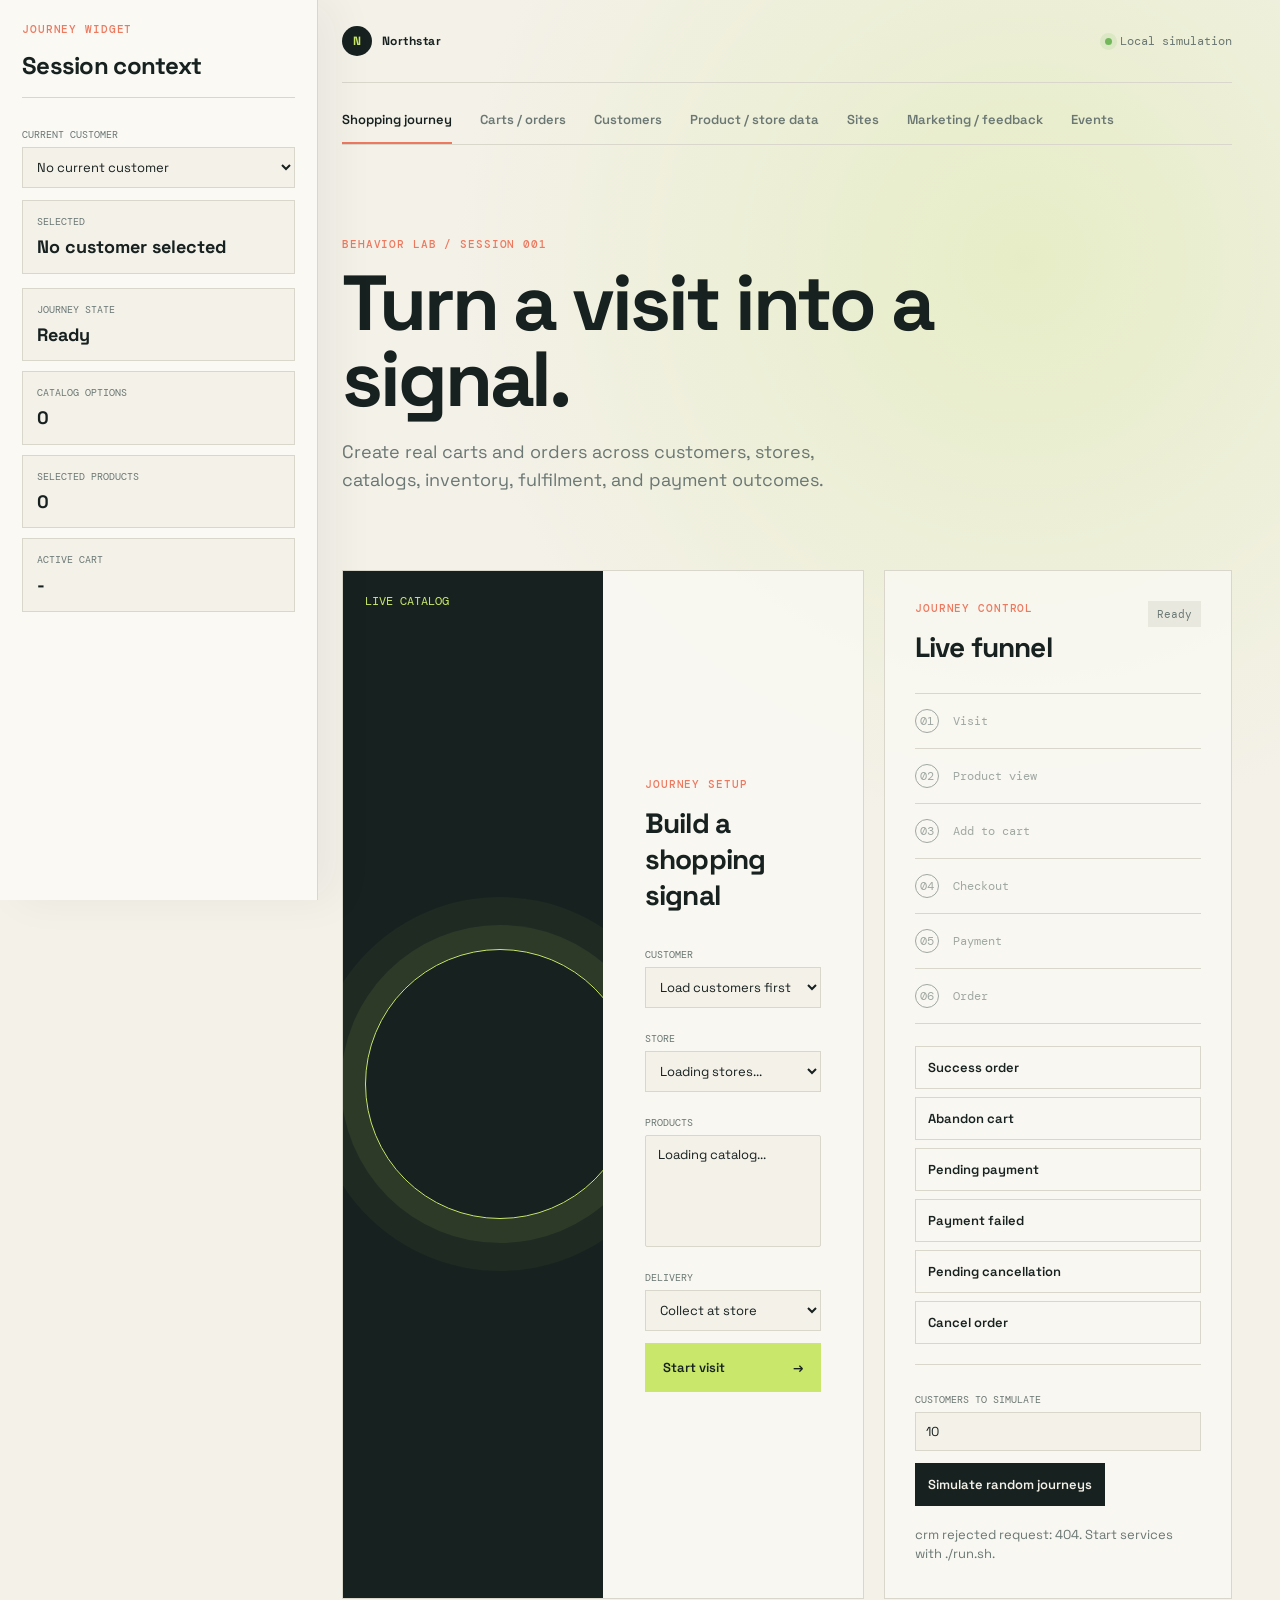
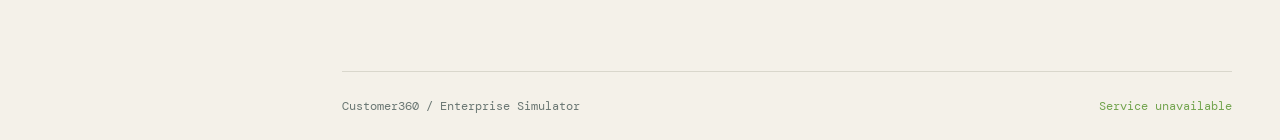
==== commit c5ecc9a9: "all services completed" ====
--- a/Enterprise/Simulator/index.html
+++ b/Enterprise/Simulator/index.html
@@ -9,7 +9,7 @@
 <body>
   <main class="shell">
     <header class="topbar"><div class="brand"><span class="brand-mark">N</span><span>Northstar</span></div><span class="environment"><span class="pulse"></span>Local simulation</span></header>
-    <nav class="tabs" aria-label="Simulator views"><button class="tab active" data-tab="journey">Shopping journey</button><button class="tab" data-tab="orders">Carts / orders</button><button class="tab" data-tab="customers">Customers</button><button class="tab" data-tab="catalog">Product / store data</button><button class="tab" data-tab="sites">Sites</button><button class="tab" data-tab="engagement">Marketing / feedback</button></nav>
+    <nav class="tabs" aria-label="Simulator views"><button class="tab active" data-tab="journey">Shopping journey</button><button class="tab" data-tab="orders">Carts / orders</button><button class="tab" data-tab="customers">Customers</button><button class="tab" data-tab="catalog">Product / store data</button><button class="tab" data-tab="sites">Sites</button><button class="tab" data-tab="engagement">Marketing / feedback</button><button class="tab" data-tab="events">Events</button></nav>
     <aside id="left-sidebar" class="left-panel"><div class="side-header"><p class="eyebrow" id="left-sidebar-kicker">Simulator</p><h3 id="left-sidebar-title">Actions</h3></div><div id="left-sidebar-body" class="side-body"></div></aside>
     <aside id="record-detail-panel" class="detail-panel" hidden><div class="detail-header"><div><p class="eyebrow" id="record-detail-type">Record details</p><h3 id="record-detail-title">Select a row</h3></div><button id="close-record-detail" class="page-button">Close</button></div><div id="record-detail-body" class="detail-body"><p class="table-message">Click a table row to inspect details.</p></div></aside>
     <section id="journey-view" class="view active-view">
@@ -77,6 +77,12 @@
       <div class="table-wrap stacked-table"><table><thead><tr><th>Customer</th><th>Campaign</th><th>Source</th><th>Rating</th><th>Sentiment</th><th>Status</th></tr></thead><tbody id="feedback-table-body"><tr><td colspan="6" class="table-message">Click Refresh to load feedback.</td></tr></tbody></table></div>
       <p id="engagement-feedback" class="feedback" role="status">Marketing and Feedback services must be running on ports 8006 and 8005.</p>
     </section>
+    <section id="events-view" class="view customer-view" hidden>
+      <div class="customer-heading"><div><p class="eyebrow">Event backbone / Correlation</p><h2>Captured enterprise events</h2><p class="lede">Inspect immutable events emitted by simulator workflows and service actions. Filter by workflow correlation ID to follow a customer journey.</p></div><span id="events-state" class="state">Not loaded</span></div>
+      <div class="directory-toolbar"><div><p class="eyebrow">Events / Filters</p><h3>Find event activity</h3></div><div class="directory-controls"><label class="search-field"><span>Correlation ID</span><input id="events-correlation-filter" type="search" placeholder="Optional workflow ID"></label><button id="refresh-events" class="refresh-button">Refresh</button></div></div>
+      <div class="table-wrap"><table><thead><tr><th>Recorded</th><th>Event</th><th>Source</th><th>Aggregate</th><th>Correlation</th><th>Payload</th></tr></thead><tbody id="events-table-body"><tr><td colspan="6" class="table-message">Click Refresh to load events.</td></tr></tbody></table></div>
+      <p id="events-feedback" class="feedback" role="status">Event service must be running on port 8007.</p>
+    </section>
     <footer><span>Customer360 / Enterprise Simulator</span><span id="api-status">Checking CRM...</span></footer>
   </main>
   <script src="app.js"></script>
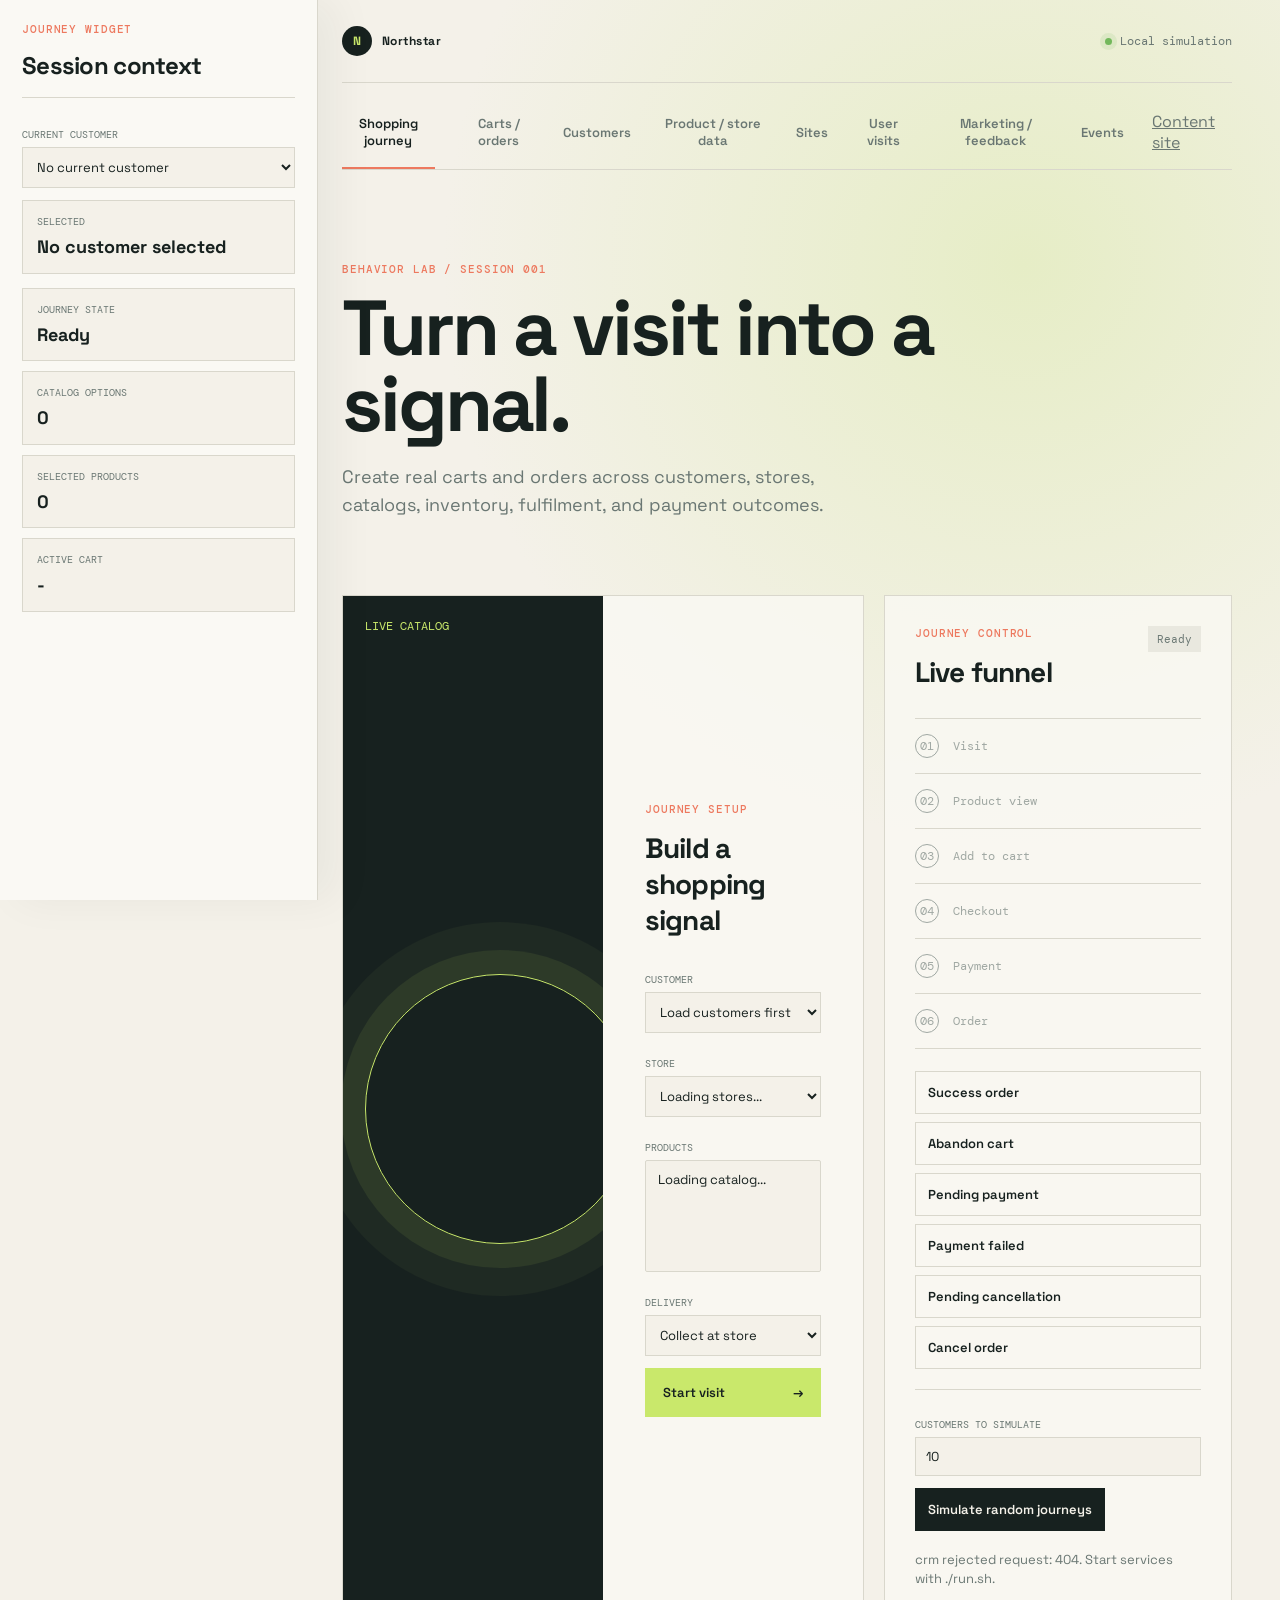
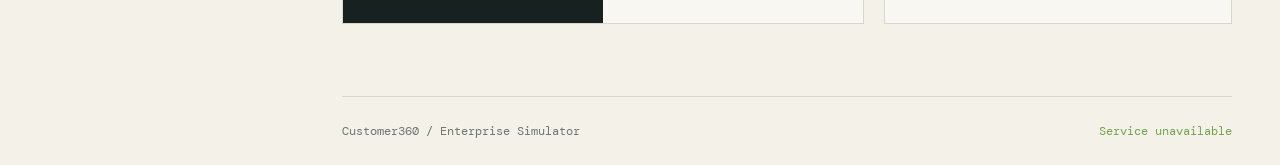
==== commit 3c4566dc: "phase 14-16 partially" ====
--- a/Enterprise/Simulator/index.html
+++ b/Enterprise/Simulator/index.html
@@ -9,7 +9,7 @@
 <body>
   <main class="shell">
     <header class="topbar"><div class="brand"><span class="brand-mark">N</span><span>Northstar</span></div><span class="environment"><span class="pulse"></span>Local simulation</span></header>
-    <nav class="tabs" aria-label="Simulator views"><button class="tab active" data-tab="journey">Shopping journey</button><button class="tab" data-tab="orders">Carts / orders</button><button class="tab" data-tab="customers">Customers</button><button class="tab" data-tab="catalog">Product / store data</button><button class="tab" data-tab="sites">Sites</button><button class="tab" data-tab="engagement">Marketing / feedback</button><button class="tab" data-tab="events">Events</button></nav>
+    <nav class="tabs" aria-label="Simulator views"><button class="tab active" data-tab="journey">Shopping journey</button><button class="tab" data-tab="orders">Carts / orders</button><button class="tab" data-tab="customers">Customers</button><button class="tab" data-tab="catalog">Product / store data</button><button class="tab" data-tab="sites">Sites</button><button class="tab" data-tab="user-visits">User visits</button><button class="tab" data-tab="engagement">Marketing / feedback</button><button class="tab" data-tab="events">Events</button><a class="tab" href="/content.html">Content site</a></nav>
     <aside id="left-sidebar" class="left-panel"><div class="side-header"><p class="eyebrow" id="left-sidebar-kicker">Simulator</p><h3 id="left-sidebar-title">Actions</h3></div><div id="left-sidebar-body" class="side-body"></div></aside>
     <aside id="record-detail-panel" class="detail-panel" hidden><div class="detail-header"><div><p class="eyebrow" id="record-detail-type">Record details</p><h3 id="record-detail-title">Select a row</h3></div><button id="close-record-detail" class="page-button">Close</button></div><div id="record-detail-body" class="detail-body"><p class="table-message">Click a table row to inspect details.</p></div></aside>
     <section id="journey-view" class="view active-view">
@@ -59,6 +59,25 @@
       <div class="table-wrap stacked-table"><table><thead><tr><th>Visit</th><th>Customer</th><th>Site</th><th>Channel</th><th>Started</th><th>Ended</th></tr></thead><tbody id="visit-table-body"><tr><td colspan="6" class="table-message">Click Refresh to load visits.</td></tr></tbody></table></div>
       <p id="sites-feedback" class="feedback" role="status">Site service must be running on port 8004.</p>
     </section>
+    <section id="user-visits-view" class="view customer-view" hidden>
+      <div class="customer-heading"><div><p class="eyebrow">Content / User behavior</p><h2>Simulate user visits</h2><p class="lede">Generate correlated content journeys across multiple pages and emit page, search, dwell-time, content-view, and exit events.</p></div><span id="user-visits-state" class="state">Ready</span></div>
+      <section class="engagement-grid user-visit-grid" aria-label="User visit simulation controls">
+        <div class="journey-panel">
+          <div class="panel-heading"><div><p class="eyebrow">Session generator</p><h2>Visit pattern</h2></div></div>
+          <label class="control">Flow<select id="user-visit-flow"><option value="random" selected>Random mix</option><option value="anonymous_browse">Anonymous browse and exit</option><option value="anonymous_login_browse">Anonymous → login → known browsing</option><option value="product_cart_abandon">Anonymous → login → product → cart abandon</option><option value="checkout_success">Anonymous → login → product → cart → checkout success</option><option value="checkout_failed">Anonymous → login → product → cart → payment failed</option></select></label>
+          <label class="control">Customer<select id="user-visit-customer"><option value="">Anonymous visitor</option></select></label>
+          <label class="control">Sessions to simulate<input id="user-visit-count" type="number" min="1" max="250" value="10"></label>
+          <label class="control">Pages per session<input id="user-visit-pages" type="number" min="1" max="7" value="3"></label>
+          <label class="control">Dwell time, seconds<input id="user-visit-dwell" type="number" min="1" max="300" value="30"></label>
+          <label class="control">Search probability, %<input id="user-visit-search-rate" type="number" min="0" max="100" value="25"></label>
+          <label class="control">Content view probability, %<input id="user-visit-content-rate" type="number" min="0" max="100" value="80"></label>
+          <label class="control">Pages<select id="user-visit-page-selection" multiple size="7"><option value="about" selected>About Northstar</option><option value="products" selected>Products</option><option value="news">News</option><option value="blog">Blog</option><option value="stories">Customer stories</option><option value="sustainability">Sustainability</option><option value="company-information">Company information</option></select></label>
+          <button id="simulate-user-visits" class="primary">Simulate user visits <span>→</span></button>
+          <p id="user-visits-feedback" class="feedback" role="status">Choose pages and generate correlated content sessions.</p>
+        </div>
+        <div class="journey-panel"><div class="panel-heading"><div><p class="eyebrow">Event sequence</p><h2>Signals emitted</h2></div></div><div class="steps"><div class="step done"><span class="step-index">1</span><span>Anonymous PageVisit</span></div><div class="step done"><span class="step-index">2</span><span>Optional UserLogin</span></div><div class="step done"><span class="step-index">3</span><span>Pages, searches, content views</span></div><div class="step done"><span class="step-index">4</span><span>Optional product, cart, checkout</span></div><div class="step done"><span class="step-index">5</span><span>Exit with flow outcome</span></div></div><p class="table-summary">Every session receives one correlation ID. Filter the Events tab by that ID to inspect the full flow.</p></div>
+      </section>
+    </section>
     <section id="engagement-view" class="view customer-view" hidden>
       <div class="customer-heading"><div><p class="eyebrow">Marketing / Feedback</p><h2>Simulate customer engagement</h2><p class="lede">Import campaign definitions, record campaign touches, and submit customer feedback tied to the same customer and campaign IDs.</p></div><span id="engagement-state" class="state">Not loaded</span></div>
       <section class="customer-import" aria-labelledby="campaign-import-title">
